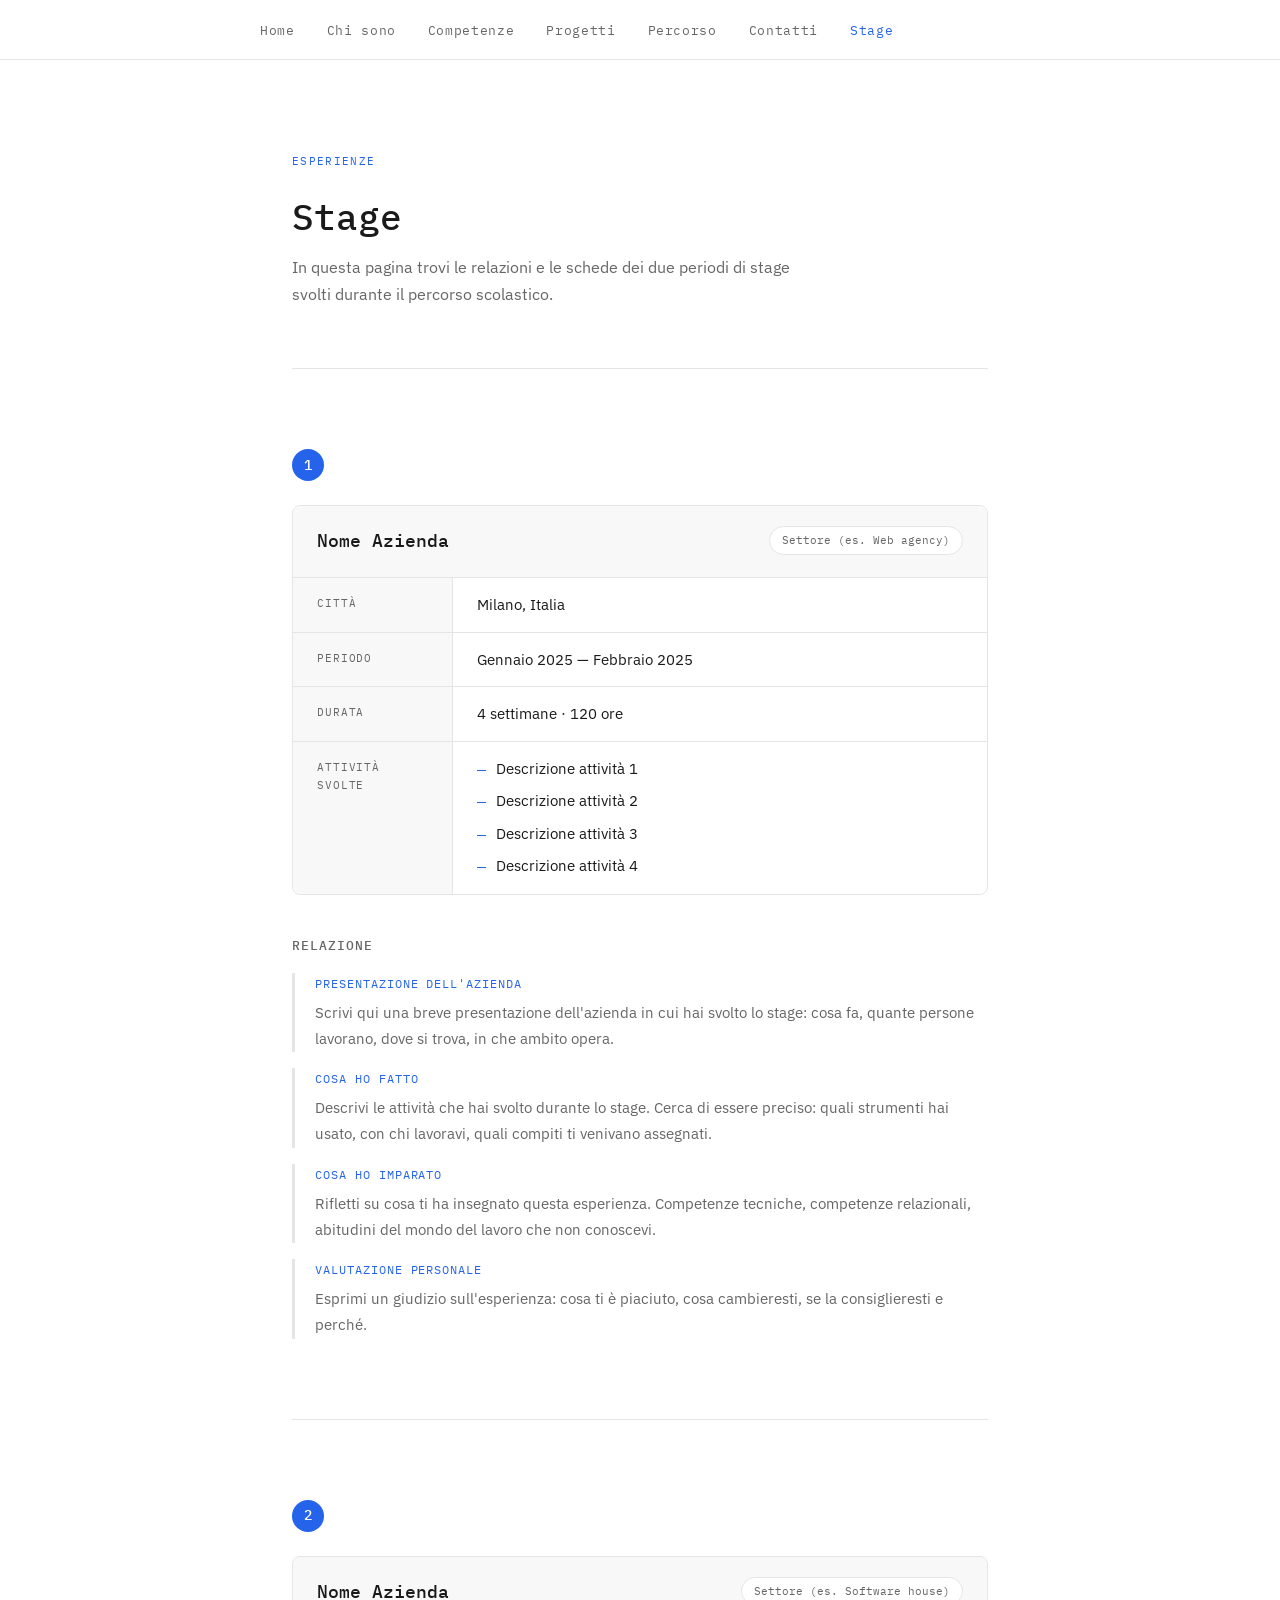
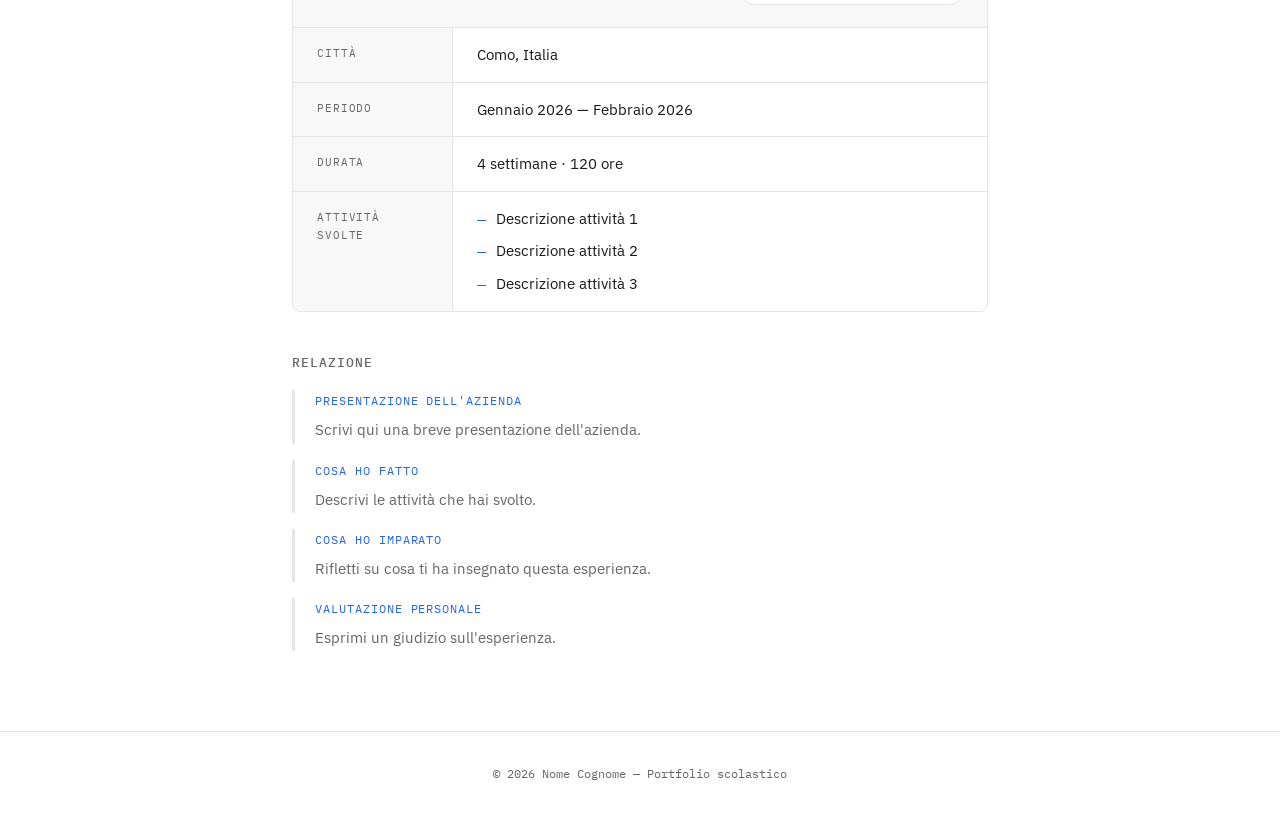
==== stage.html @ 1990f5d3 "Add files via upload" ====
<!DOCTYPE html>
<html lang="it">
<head>
  <meta charset="UTF-8" />
  <meta name="viewport" content="width=device-width, initial-scale=1.0"/>

  <!-- ✏️ MODIFICA: cambia il titolo con il tuo nome -->
  <title>Nome Cognome — Stage</title>

  <link rel="preconnect" href="https://fonts.googleapis.com">
  <link href="https://fonts.googleapis.com/css2?family=IBM+Plex+Sans:wght@300;400;500&family=IBM+Plex+Mono:wght@400;500&display=swap" rel="stylesheet">

  <style>
    /* =============================================
       VARIABILI — stesse del portfolio principale
       ============================================= */
    :root {
      --colore-sfondo:     #ffffff;
      --colore-testo:      #1a1a1a;
      --colore-testo-muto: #666666;
      --colore-accento:    #2563eb;   /* ✏️ stesso colore del portfolio */
      --colore-bordo:      #e5e5e5;
      --colore-card:       #f8f8f8;

      --font-titoli: 'IBM Plex Mono', monospace;
      --font-testo:  'IBM Plex Sans', sans-serif;

      --larghezza-max: 760px;
      --raggio:        8px;
    }

    *, *::before, *::after { box-sizing: border-box; margin: 0; padding: 0; }
    html { scroll-behavior: smooth; }

    body {
      background-color: var(--colore-sfondo);
      color: var(--colore-testo);
      font-family: var(--font-testo);
      font-size: 16px;
      line-height: 1.7;
    }

    /* =============================================
       NAVIGAZIONE — uguale al portfolio
       ============================================= */
    nav {
      position: sticky;
      top: 0;
      background-color: var(--colore-sfondo);
      border-bottom: 1px solid var(--colore-bordo);
      z-index: 100;
      padding: 0 32px;
    }

    nav ul {
      list-style: none;
      display: flex;
      gap: 32px;
      max-width: var(--larghezza-max);
      margin: 0 auto;
      padding: 16px 0;
    }

    nav a {
      text-decoration: none;
      color: var(--colore-testo-muto);
      font-size: 13px;
      font-family: var(--font-titoli);
      letter-spacing: 0.05em;
      transition: color 0.2s;
    }

    nav a:hover,
    nav a.attivo {
      color: var(--colore-accento);
    }

    /* =============================================
       LAYOUT
       ============================================= */
    main {
      max-width: var(--larghezza-max);
      margin: 0 auto;
      padding: 0 32px;
    }

    section {
      padding: 80px 0;
      border-bottom: 1px solid var(--colore-bordo);
    }

    section:last-child {
      border-bottom: none;
    }

    /* =============================================
       TIPOGRAFIA
       ============================================= */
    .etichetta {
      font-family: var(--font-titoli);
      font-size: 11px;
      letter-spacing: 0.12em;
      text-transform: uppercase;
      color: var(--colore-accento);
      margin-bottom: 24px;
    }

    h1 {
      font-family: var(--font-titoli);
      font-size: clamp(24px, 4vw, 36px);
      font-weight: 500;
      line-height: 1.2;
      margin-bottom: 16px;
    }

    h2 {
      font-family: var(--font-titoli);
      font-size: 20px;
      font-weight: 500;
    }

    h3 {
      font-family: var(--font-titoli);
      font-size: 13px;
      font-weight: 500;
      text-transform: uppercase;
      letter-spacing: 0.08em;
      color: var(--colore-testo-muto);
      margin-bottom: 8px;
    }

    p {
      color: var(--colore-testo-muto);
    }

    /* =============================================
       INTESTAZIONE PAGINA
       ============================================= */
    #intro {
      padding: 80px 0 60px;
    }

    #intro p {
      margin-top: 12px;
      max-width: 520px;
    }

    /* numerazione stage -->*/
    .numero-stage {
      display: inline-flex;
      align-items: center;
      justify-content: center;
      width: 32px;
      height: 32px;
      border-radius: 50%;
      background: var(--colore-accento);
      color: #fff;
      font-family: var(--font-titoli);
      font-size: 14px;
      font-weight: 500;
      margin-bottom: 24px;
    }

    /* =============================================
       SCHEDA AZIENDA
       ============================================= */
    .scheda-azienda {
      border: 1px solid var(--colore-bordo);
      border-radius: var(--raggio);
      overflow: hidden;
      margin-bottom: 40px;
    }

    .scheda-header {
      background: var(--colore-card);
      border-bottom: 1px solid var(--colore-bordo);
      padding: 20px 24px;
      display: flex;
      align-items: flex-start;
      justify-content: space-between;
      gap: 16px;
      flex-wrap: wrap;
    }

    .scheda-header h2 {
      font-size: 18px;
    }

    .scheda-header .settore-badge {
      font-family: var(--font-titoli);
      font-size: 11px;
      padding: 4px 12px;
      border: 1px solid var(--colore-bordo);
      border-radius: 100px;
      color: var(--colore-testo-muto);
      background: var(--colore-sfondo);
      white-space: nowrap;
    }

    .scheda-corpo {
      padding: 0;
    }

    .scheda-riga {
      display: grid;
      grid-template-columns: 160px 1fr;
      border-bottom: 1px solid var(--colore-bordo);
    }

    .scheda-riga:last-child {
      border-bottom: none;
    }

    .scheda-label {
      font-family: var(--font-titoli);
      font-size: 11px;
      text-transform: uppercase;
      letter-spacing: 0.08em;
      color: var(--colore-testo-muto);
      padding: 14px 24px;
      background: var(--colore-card);
      border-right: 1px solid var(--colore-bordo);
      display: flex;
      align-items: flex-start;
      padding-top: 16px;
    }

    .scheda-valore {
      padding: 14px 24px;
      font-size: 15px;
      color: var(--colore-testo);
    }

    /* lista attività dentro la scheda */
    .attivita-lista {
      list-style: none;
      display: flex;
      flex-direction: column;
      gap: 6px;
      padding: 14px 24px;
    }

    .attivita-lista li {
      font-size: 15px;
      color: var(--colore-testo);
      display: flex;
      gap: 10px;
      align-items: flex-start;
    }

    .attivita-lista li::before {
      content: '—';
      color: var(--colore-accento);
      font-family: var(--font-titoli);
      flex-shrink: 0;
      margin-top: 1px;
    }

    /* =============================================
       RELAZIONE
       ============================================= */
    .relazione-contenitore {
      margin-top: 8px;
    }

    .relazione-contenitore h3 {
      margin-bottom: 16px;
    }

    /* paragrafi della relazione */
    .relazione-testo {
      display: flex;
      flex-direction: column;
      gap: 16px;
    }

    .relazione-paragrafo {
      border-left: 3px solid var(--colore-bordo);
      padding-left: 20px;
    }

    .relazione-paragrafo .para-titolo {
      font-family: var(--font-titoli);
      font-size: 12px;
      text-transform: uppercase;
      letter-spacing: 0.08em;
      color: var(--colore-accento);
      margin-bottom: 6px;
    }

    .relazione-paragrafo p {
      font-size: 15px;
      line-height: 1.75;
      /* ✏️ il testo della relazione va qui */
    }

    /* =============================================
       SEPARATORE TRA I DUE STAGE
       ============================================= */
    .separatore {
      border: none;
      border-top: 1px dashed var(--colore-bordo);
      margin: 0;
    }

    /* =============================================
       FOOTER
       ============================================= */
    footer {
      border-top: 1px solid var(--colore-bordo);
      padding: 32px;
      text-align: center;
      font-family: var(--font-titoli);
      font-size: 12px;
      color: var(--colore-testo-muto);
    }

    /* =============================================
       RESPONSIVE
       ============================================= */
    @media (max-width: 600px) {
      main  { padding: 0 20px; }
      nav   { padding: 0 20px; }
      .scheda-riga { grid-template-columns: 1fr; }
      .scheda-label { border-right: none; border-bottom: 1px solid var(--colore-bordo); }
      .scheda-header { flex-direction: column; gap: 8px; }
    }
  </style>
</head>

<body>

  <!-- NAVIGAZIONE -->
  <nav>
    <ul>
      <!-- ✏️ MODIFICA: stessi link del tuo portfolio -->
      <li><a href="./index.html">Home</a></li>
      <li><a href="index.html#chi-sono">Chi sono</a></li>
      <li><a href="./index.html#competenze">Competenze</a></li>
      <li><a href="./index.html#progetti">Progetti</a></li>
      <li><a href="./index.html#percorso">Percorso</a></li>
      <li><a href="./index.html#contatti">Contatti</a></li>
      <li><a href="./stage.html" class="attivo">Stage</a></li>
    </ul>
  </nav>

  <main>

    <!-- INTESTAZIONE -->
    <section id="intro">
      <p class="etichetta">Esperienze</p>
      <h1>Stage</h1>
      <p>
        In questa pagina trovi le relazioni e le schede dei due periodi
        di stage svolti durante il percorso scolastico.
      </p>
    </section>


    <!-- ==========================================
         STAGE 1
         ========================================== -->
    <section id="stage-1">

      <div class="numero-stage">1</div>

      <!-- SCHEDA AZIENDA -->
      <div class="scheda-azienda">

        <div class="scheda-header">
          <!-- ✏️ MODIFICA: nome azienda e settore -->
          <h2>Nome Azienda</h2>
          <span class="settore-badge">Settore (es. Web agency)</span>
        </div>

        <div class="scheda-corpo">

          <div class="scheda-riga">
            <span class="scheda-label">Città</span>
            <!-- ✏️ MODIFICA -->
            <span class="scheda-valore">Milano, Italia</span>
          </div>

          <div class="scheda-riga">
            <span class="scheda-label">Periodo</span>
            <!-- ✏️ MODIFICA: quando hai fatto lo stage -->
            <span class="scheda-valore">Gennaio 2025 — Febbraio 2025</span>
          </div>

          <div class="scheda-riga">
            <span class="scheda-label">Durata</span>
            <!-- ✏️ MODIFICA -->
            <span class="scheda-valore">4 settimane · 120 ore</span>
          </div>

          <div class="scheda-riga">
            <span class="scheda-label">Attività svolte</span>
            <!-- ✏️ MODIFICA: aggiungi / rimuovi voci -->
            <ul class="attivita-lista">
              <li>Descrizione attività 1</li>
              <li>Descrizione attività 2</li>
              <li>Descrizione attività 3</li>
              <li>Descrizione attività 4</li>
            </ul>
          </div>

        </div>
      </div>

      <!-- RELAZIONE -->
      <div class="relazione-contenitore">
        <h3>Relazione</h3>

        <div class="relazione-testo">

          <!-- ✏️ Ogni blocco è un paragrafo della relazione.
               Puoi cambiare i titoli e scrivere il tuo testo dentro i tag <p>.
               Puoi aggiungere altri paragrafi copiando il blocco sotto. -->

          <div class="relazione-paragrafo">
            <p class="para-titolo">Presentazione dell'azienda</p>
            <p>
              Scrivi qui una breve presentazione dell'azienda in cui hai svolto
              lo stage: cosa fa, quante persone lavorano, dove si trova,
              in che ambito opera.
            </p>
          </div>

          <div class="relazione-paragrafo">
            <p class="para-titolo">Cosa ho fatto</p>
            <p>
              Descrivi le attività che hai svolto durante lo stage.
              Cerca di essere preciso: quali strumenti hai usato,
              con chi lavoravi, quali compiti ti venivano assegnati.
            </p>
          </div>

          <div class="relazione-paragrafo">
            <p class="para-titolo">Cosa ho imparato</p>
            <p>
              Rifletti su cosa ti ha insegnato questa esperienza.
              Competenze tecniche, competenze relazionali, abitudini
              del mondo del lavoro che non conoscevi.
            </p>
          </div>

          <div class="relazione-paragrafo">
            <p class="para-titolo">Valutazione personale</p>
            <p>
              Esprimi un giudizio sull'esperienza: cosa ti è piaciuto,
              cosa cambieresti, se la consiglieresti e perché.
            </p>
          </div>

        </div>
      </div>

    </section>


    <!-- ==========================================
         STAGE 2
         ========================================== -->
    <section id="stage-2">

      <div class="numero-stage">2</div>

      <!-- SCHEDA AZIENDA -->
      <div class="scheda-azienda">

        <div class="scheda-header">
          <!-- ✏️ MODIFICA: nome azienda e settore -->
          <h2>Nome Azienda</h2>
          <span class="settore-badge">Settore (es. Software house)</span>
        </div>

        <div class="scheda-corpo">

          <div class="scheda-riga">
            <span class="scheda-label">Città</span>
            <span class="scheda-valore">Como, Italia</span>
          </div>

          <div class="scheda-riga">
            <span class="scheda-label">Periodo</span>
            <span class="scheda-valore">Gennaio 2026 — Febbraio 2026</span>
          </div>

          <div class="scheda-riga">
            <span class="scheda-label">Durata</span>
            <span class="scheda-valore">4 settimane · 120 ore</span>
          </div>

          <div class="scheda-riga">
            <span class="scheda-label">Attività svolte</span>
            <ul class="attivita-lista">
              <li>Descrizione attività 1</li>
              <li>Descrizione attività 2</li>
              <li>Descrizione attività 3</li>
            </ul>
          </div>

        </div>
      </div>

      <!-- RELAZIONE -->
      <div class="relazione-contenitore">
        <h3>Relazione</h3>

        <div class="relazione-testo">

          <div class="relazione-paragrafo">
            <p class="para-titolo">Presentazione dell'azienda</p>
            <p>
              Scrivi qui una breve presentazione dell'azienda.
            </p>
          </div>

          <div class="relazione-paragrafo">
            <p class="para-titolo">Cosa ho fatto</p>
            <p>
              Descrivi le attività che hai svolto.
            </p>
          </div>

          <div class="relazione-paragrafo">
            <p class="para-titolo">Cosa ho imparato</p>
            <p>
              Rifletti su cosa ti ha insegnato questa esperienza.
            </p>
          </div>

          <div class="relazione-paragrafo">
            <p class="para-titolo">Valutazione personale</p>
            <p>
              Esprimi un giudizio sull'esperienza.
            </p>
          </div>

        </div>
      </div>

    </section>

  </main>

  <footer>
    <!-- ✏️ MODIFICA: il tuo nome -->
    © 2026 Nome Cognome — Portfolio scolastico
  </footer>

</body>
</html>
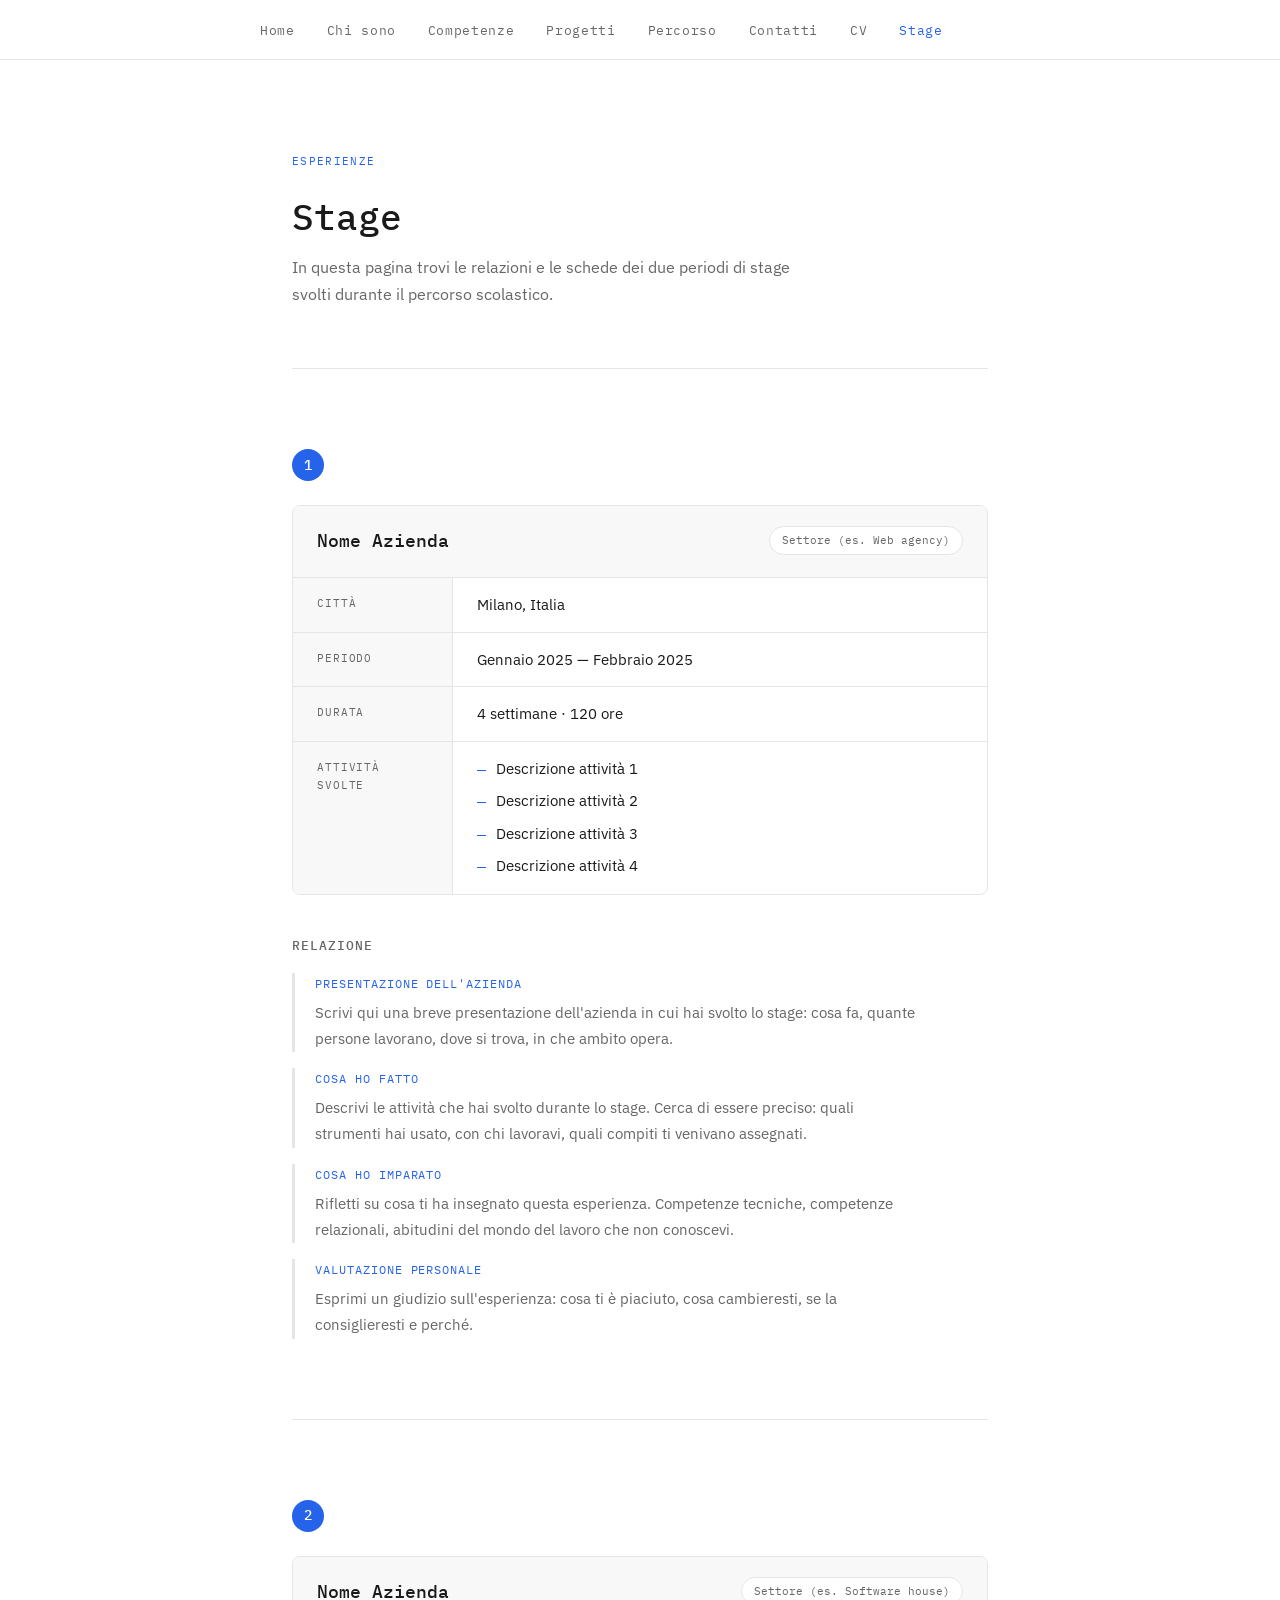
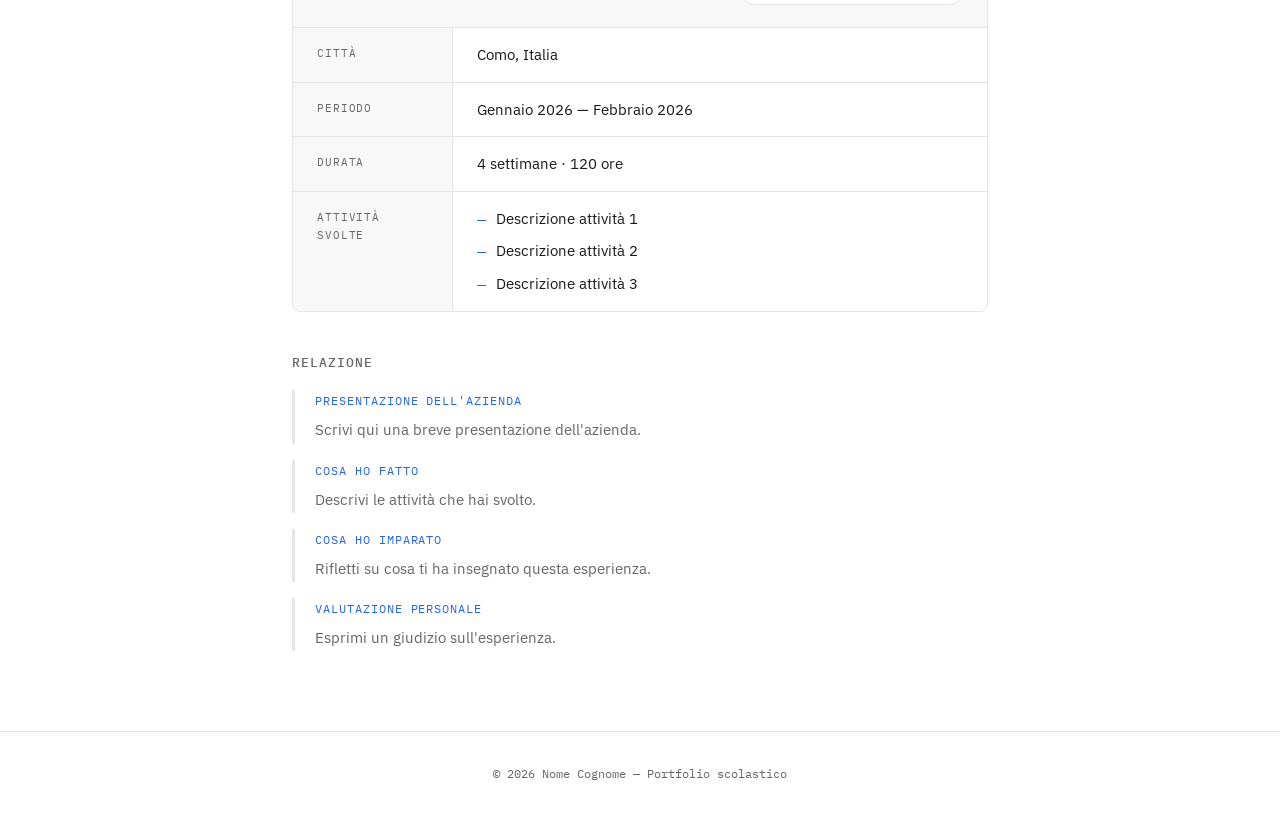
==== commit 51787b31: "a" ====
--- a/stage.html
+++ b/stage.html
@@ -9,326 +9,10 @@
 
   <link rel="preconnect" href="https://fonts.googleapis.com">
   <link href="https://fonts.googleapis.com/css2?family=IBM+Plex+Sans:wght@300;400;500&family=IBM+Plex+Mono:wght@400;500&display=swap" rel="stylesheet">
-
-  <style>
-    /* =============================================
-       VARIABILI — stesse del portfolio principale
-       ============================================= */
-    :root {
-      --colore-sfondo:     #ffffff;
-      --colore-testo:      #1a1a1a;
-      --colore-testo-muto: #666666;
-      --colore-accento:    #2563eb;   /* ✏️ stesso colore del portfolio */
-      --colore-bordo:      #e5e5e5;
-      --colore-card:       #f8f8f8;
-
-      --font-titoli: 'IBM Plex Mono', monospace;
-      --font-testo:  'IBM Plex Sans', sans-serif;
-
-      --larghezza-max: 760px;
-      --raggio:        8px;
-    }
-
-    *, *::before, *::after { box-sizing: border-box; margin: 0; padding: 0; }
-    html { scroll-behavior: smooth; }
-
-    body {
-      background-color: var(--colore-sfondo);
-      color: var(--colore-testo);
-      font-family: var(--font-testo);
-      font-size: 16px;
-      line-height: 1.7;
-    }
-
-    /* =============================================
-       NAVIGAZIONE — uguale al portfolio
-       ============================================= */
-    nav {
-      position: sticky;
-      top: 0;
-      background-color: var(--colore-sfondo);
-      border-bottom: 1px solid var(--colore-bordo);
-      z-index: 100;
-      padding: 0 32px;
-    }
-
-    nav ul {
-      list-style: none;
-      display: flex;
-      gap: 32px;
-      max-width: var(--larghezza-max);
-      margin: 0 auto;
-      padding: 16px 0;
-    }
-
-    nav a {
-      text-decoration: none;
-      color: var(--colore-testo-muto);
-      font-size: 13px;
-      font-family: var(--font-titoli);
-      letter-spacing: 0.05em;
-      transition: color 0.2s;
-    }
-
-    nav a:hover,
-    nav a.attivo {
-      color: var(--colore-accento);
-    }
-
-    /* =============================================
-       LAYOUT
-       ============================================= */
-    main {
-      max-width: var(--larghezza-max);
-      margin: 0 auto;
-      padding: 0 32px;
-    }
-
-    section {
-      padding: 80px 0;
-      border-bottom: 1px solid var(--colore-bordo);
-    }
-
-    section:last-child {
-      border-bottom: none;
-    }
-
-    /* =============================================
-       TIPOGRAFIA
-       ============================================= */
-    .etichetta {
-      font-family: var(--font-titoli);
-      font-size: 11px;
-      letter-spacing: 0.12em;
-      text-transform: uppercase;
-      color: var(--colore-accento);
-      margin-bottom: 24px;
-    }
-
-    h1 {
-      font-family: var(--font-titoli);
-      font-size: clamp(24px, 4vw, 36px);
-      font-weight: 500;
-      line-height: 1.2;
-      margin-bottom: 16px;
-    }
-
-    h2 {
-      font-family: var(--font-titoli);
-      font-size: 20px;
-      font-weight: 500;
-    }
-
-    h3 {
-      font-family: var(--font-titoli);
-      font-size: 13px;
-      font-weight: 500;
-      text-transform: uppercase;
-      letter-spacing: 0.08em;
-      color: var(--colore-testo-muto);
-      margin-bottom: 8px;
-    }
-
-    p {
-      color: var(--colore-testo-muto);
-    }
-
-    /* =============================================
-       INTESTAZIONE PAGINA
-       ============================================= */
-    #intro {
-      padding: 80px 0 60px;
-    }
-
-    #intro p {
-      margin-top: 12px;
-      max-width: 520px;
-    }
-
-    /* numerazione stage -->*/
-    .numero-stage {
-      display: inline-flex;
-      align-items: center;
-      justify-content: center;
-      width: 32px;
-      height: 32px;
-      border-radius: 50%;
-      background: var(--colore-accento);
-      color: #fff;
-      font-family: var(--font-titoli);
-      font-size: 14px;
-      font-weight: 500;
-      margin-bottom: 24px;
-    }
-
-    /* =============================================
-       SCHEDA AZIENDA
-       ============================================= */
-    .scheda-azienda {
-      border: 1px solid var(--colore-bordo);
-      border-radius: var(--raggio);
-      overflow: hidden;
-      margin-bottom: 40px;
-    }
-
-    .scheda-header {
-      background: var(--colore-card);
-      border-bottom: 1px solid var(--colore-bordo);
-      padding: 20px 24px;
-      display: flex;
-      align-items: flex-start;
-      justify-content: space-between;
-      gap: 16px;
-      flex-wrap: wrap;
-    }
-
-    .scheda-header h2 {
-      font-size: 18px;
-    }
-
-    .scheda-header .settore-badge {
-      font-family: var(--font-titoli);
-      font-size: 11px;
-      padding: 4px 12px;
-      border: 1px solid var(--colore-bordo);
-      border-radius: 100px;
-      color: var(--colore-testo-muto);
-      background: var(--colore-sfondo);
-      white-space: nowrap;
-    }
-
-    .scheda-corpo {
-      padding: 0;
-    }
-
-    .scheda-riga {
-      display: grid;
-      grid-template-columns: 160px 1fr;
-      border-bottom: 1px solid var(--colore-bordo);
-    }
-
-    .scheda-riga:last-child {
-      border-bottom: none;
-    }
-
-    .scheda-label {
-      font-family: var(--font-titoli);
-      font-size: 11px;
-      text-transform: uppercase;
-      letter-spacing: 0.08em;
-      color: var(--colore-testo-muto);
-      padding: 14px 24px;
-      background: var(--colore-card);
-      border-right: 1px solid var(--colore-bordo);
-      display: flex;
-      align-items: flex-start;
-      padding-top: 16px;
-    }
-
-    .scheda-valore {
-      padding: 14px 24px;
-      font-size: 15px;
-      color: var(--colore-testo);
-    }
-
-    /* lista attività dentro la scheda */
-    .attivita-lista {
-      list-style: none;
-      display: flex;
-      flex-direction: column;
-      gap: 6px;
-      padding: 14px 24px;
-    }
-
-    .attivita-lista li {
-      font-size: 15px;
-      color: var(--colore-testo);
-      display: flex;
-      gap: 10px;
-      align-items: flex-start;
-    }
-
-    .attivita-lista li::before {
-      content: '—';
-      color: var(--colore-accento);
-      font-family: var(--font-titoli);
-      flex-shrink: 0;
-      margin-top: 1px;
-    }
-
-    /* =============================================
-       RELAZIONE
-       ============================================= */
-    .relazione-contenitore {
-      margin-top: 8px;
-    }
-
-    .relazione-contenitore h3 {
-      margin-bottom: 16px;
-    }
-
-    /* paragrafi della relazione */
-    .relazione-testo {
-      display: flex;
-      flex-direction: column;
-      gap: 16px;
-    }
-
-    .relazione-paragrafo {
-      border-left: 3px solid var(--colore-bordo);
-      padding-left: 20px;
-    }
-
-    .relazione-paragrafo .para-titolo {
-      font-family: var(--font-titoli);
-      font-size: 12px;
-      text-transform: uppercase;
-      letter-spacing: 0.08em;
-      color: var(--colore-accento);
-      margin-bottom: 6px;
-    }
-
-    .relazione-paragrafo p {
-      font-size: 15px;
-      line-height: 1.75;
-      /* ✏️ il testo della relazione va qui */
-    }
-
-    /* =============================================
-       SEPARATORE TRA I DUE STAGE
-       ============================================= */
-    .separatore {
-      border: none;
-      border-top: 1px dashed var(--colore-bordo);
-      margin: 0;
-    }
-
-    /* =============================================
-       FOOTER
-       ============================================= */
-    footer {
-      border-top: 1px solid var(--colore-bordo);
-      padding: 32px;
-      text-align: center;
-      font-family: var(--font-titoli);
-      font-size: 12px;
-      color: var(--colore-testo-muto);
-    }
-
-    /* =============================================
-       RESPONSIVE
-       ============================================= */
-    @media (max-width: 600px) {
-      main  { padding: 0 20px; }
-      nav   { padding: 0 20px; }
-      .scheda-riga { grid-template-columns: 1fr; }
-      .scheda-label { border-right: none; border-bottom: 1px solid var(--colore-bordo); }
-      .scheda-header { flex-direction: column; gap: 8px; }
-    }
-  </style>
+  <link rel="stylesheet" href="style.css">
 </head>
 
-<body>
+<body class="pagina-stage">
 
   <!-- NAVIGAZIONE -->
   <nav>
@@ -340,6 +24,7 @@
       <li><a href="./index.html#progetti">Progetti</a></li>
       <li><a href="./index.html#percorso">Percorso</a></li>
       <li><a href="./index.html#contatti">Contatti</a></li>
+      <li><a href="./index.html#cv">CV</a></li>
       <li><a href="./stage.html" class="attivo">Stage</a></li>
     </ul>
   </nav>
--- a/style.css
+++ b/style.css
@@ -0,0 +1,714 @@
+/* =============================================
+   VARIABILI — modifica qui i colori del sito
+   Cambiarle qui le cambia su TUTTE le pagine
+   ============================================= */
+:root {
+  --colore-sfondo:     #ffffff;
+  --colore-testo:      #1a1a1a;
+  --colore-testo-muto: #666666;
+  --colore-accento:    #2563eb;   /* ✏️ cambia questo colore con il tuo preferito */
+  --colore-bordo:      #e5e5e5;
+  --colore-card:       #f8f8f8;
+
+  --font-titoli: 'IBM Plex Mono', monospace;
+  --font-testo:  'IBM Plex Sans', sans-serif;
+
+  --larghezza-max: 760px;
+  --raggio:        8px;
+}
+
+/* =============================================
+   RESET E BASE
+   ============================================= */
+*, *::before, *::after {
+  box-sizing: border-box;
+  margin: 0;
+  padding: 0;
+}
+
+html {
+  scroll-behavior: smooth;
+}
+
+body {
+  background-color: var(--colore-sfondo);
+  color: var(--colore-testo);
+  font-family: var(--font-testo);
+  font-size: 16px;
+  line-height: 1.7;
+}
+
+/* =============================================
+   NAVIGAZIONE
+   ============================================= */
+nav {
+  position: sticky;
+  top: 0;
+  background-color: var(--colore-sfondo);
+  border-bottom: 1px solid var(--colore-bordo);
+  z-index: 100;
+  padding: 0 32px;
+}
+
+nav ul {
+  list-style: none;
+  display: flex;
+  gap: 32px;
+  max-width: var(--larghezza-max);
+  margin: 0 auto;
+  padding: 16px 0;
+}
+
+nav a {
+  text-decoration: none;
+  color: var(--colore-testo-muto);
+  font-size: 13px;
+  font-family: var(--font-titoli);
+  letter-spacing: 0.05em;
+  transition: color 0.2s;
+}
+
+nav a:hover,
+nav a.attivo {
+  color: var(--colore-accento);
+}
+
+/* =============================================
+   LAYOUT PRINCIPALE
+   ============================================= */
+main {
+  max-width: var(--larghezza-max);
+  margin: 0 auto;
+  padding: 0 32px;
+}
+
+section {
+  padding: 80px 0;
+  border-bottom: 1px solid var(--colore-bordo);
+}
+
+section:last-child {
+  border-bottom: none;
+}
+
+/* =============================================
+   TIPOGRAFIA
+   ============================================= */
+.etichetta {
+  font-family: var(--font-titoli);
+  font-size: 11px;
+  letter-spacing: 0.12em;
+  text-transform: uppercase;
+  color: var(--colore-accento);
+  margin-bottom: 24px;
+}
+
+h1 {
+  font-family: var(--font-titoli);
+  font-size: clamp(28px, 5vw, 42px);
+  font-weight: 500;
+  line-height: 1.2;
+  margin-bottom: 16px;
+}
+
+/* h1 nella pagina stage è leggermente più piccolo */
+.pagina-stage h1 {
+  font-size: clamp(24px, 4vw, 36px);
+}
+
+h2 {
+  font-family: var(--font-titoli);
+  font-size: 22px;
+  font-weight: 500;
+  margin-bottom: 8px;
+}
+
+h3 {
+  font-family: var(--font-titoli);
+  font-size: 15px;
+  font-weight: 500;
+  margin-bottom: 6px;
+}
+
+p {
+  color: var(--colore-testo-muto);
+  max-width: 600px;
+}
+
+a {
+  color: var(--colore-accento);
+}
+
+/* =============================================
+   SEZIONE HERO (intestazione — solo index)
+   ============================================= */
+#hero {
+  padding: 100px 0 80px;
+}
+
+#hero .sottotitolo {
+  font-size: 18px;
+  color: var(--colore-testo-muto);
+  margin-bottom: 32px;
+  max-width: 520px;
+}
+
+.tag-list {
+  display: flex;
+  flex-wrap: wrap;
+  gap: 8px;
+  margin-top: 24px;
+}
+
+.tag {
+  font-family: var(--font-titoli);
+  font-size: 12px;
+  padding: 4px 12px;
+  border: 1px solid var(--colore-bordo);
+  border-radius: 100px;
+  color: var(--colore-testo-muto);
+}
+
+/* =============================================
+   SEZIONE CHI SONO — griglia 2 colonne
+   ============================================= */
+.griglia-2col {
+  display: grid;
+  grid-template-columns: 1fr 1fr;
+  gap: 40px;
+  margin-top: 32px;
+}
+
+.info-riga {
+  display: flex;
+  flex-direction: column;
+  gap: 4px;
+  padding: 16px 0;
+  border-bottom: 1px solid var(--colore-bordo);
+}
+
+.info-riga span:first-child {
+  font-family: var(--font-titoli);
+  font-size: 11px;
+  text-transform: uppercase;
+  letter-spacing: 0.08em;
+  color: var(--colore-testo-muto);
+}
+
+.info-riga span:last-child {
+  font-size: 15px;
+  color: var(--colore-testo);
+}
+
+/* =============================================
+   SEZIONE COMPETENZE
+   ============================================= */
+.competenze-griglia {
+  display: grid;
+  grid-template-columns: repeat(auto-fill, minmax(200px, 1fr));
+  gap: 16px;
+  margin-top: 32px;
+}
+
+.competenza-card {
+  background: var(--colore-card);
+  border: 1px solid var(--colore-bordo);
+  border-radius: var(--raggio);
+  padding: 20px;
+}
+
+.competenza-card h3 {
+  font-size: 13px;
+  margin-bottom: 12px;
+  color: var(--colore-testo);
+}
+
+.barra-contenitore {
+  background: var(--colore-bordo);
+  border-radius: 4px;
+  height: 4px;
+  overflow: hidden;
+}
+
+.barra {
+  height: 100%;
+  background: var(--colore-accento);
+  border-radius: 4px;
+}
+
+.livello-label {
+  font-family: var(--font-titoli);
+  font-size: 10px;
+  color: var(--colore-testo-muto);
+  margin-top: 6px;
+}
+
+/* =============================================
+   SEZIONE PROGETTI
+   ============================================= */
+.progetti-lista {
+  display: flex;
+  flex-direction: column;
+  gap: 24px;
+  margin-top: 32px;
+}
+
+.progetto-card {
+  border: 1px solid var(--colore-bordo);
+  border-radius: var(--raggio);
+  overflow: hidden;
+  transition: border-color 0.2s;
+}
+
+.progetto-card:hover {
+  border-color: var(--colore-accento);
+}
+
+.progetto-immagine {
+  width: 100%;
+  height: 180px;
+  background: var(--colore-card);
+  display: flex;
+  align-items: center;
+  justify-content: center;
+  font-family: var(--font-titoli);
+  font-size: 12px;
+  color: var(--colore-testo-muto);
+  /* ✏️ puoi sostituire il colore di sfondo con un'immagine:
+     background: url('immagine-progetto.jpg') center/cover; */
+}
+
+.progetto-corpo {
+  padding: 24px;
+}
+
+.progetto-meta {
+  display: flex;
+  gap: 12px;
+  margin-top: 12px;
+  flex-wrap: wrap;
+}
+
+.badge {
+  font-family: var(--font-titoli);
+  font-size: 11px;
+  padding: 3px 10px;
+  border-radius: 4px;
+  background: var(--colore-card);
+  border: 1px solid var(--colore-bordo);
+  color: var(--colore-testo-muto);
+}
+
+.progetto-link {
+  display: inline-block;
+  margin-top: 16px;
+  font-family: var(--font-titoli);
+  font-size: 12px;
+  color: var(--colore-accento);
+  text-decoration: none;
+}
+
+.progetto-link:hover {
+  text-decoration: underline;
+}
+
+/* =============================================
+   SEZIONE PERCORSO — timeline
+   ============================================= */
+.timeline {
+  margin-top: 32px;
+  display: flex;
+  flex-direction: column;
+  gap: 0;
+}
+
+.timeline-item {
+  display: grid;
+  grid-template-columns: 100px 1fr;
+  gap: 24px;
+  padding-bottom: 32px;
+  position: relative;
+}
+
+.timeline-item::before {
+  content: '';
+  position: absolute;
+  left: 91px;
+  top: 6px;
+  bottom: 0;
+  width: 1px;
+  background: var(--colore-bordo);
+}
+
+.timeline-item:last-child::before {
+  display: none;
+}
+
+.timeline-anno {
+  font-family: var(--font-titoli);
+  font-size: 12px;
+  color: var(--colore-testo-muto);
+  padding-top: 2px;
+  text-align: right;
+}
+
+.timeline-contenuto {
+  padding-left: 20px;
+  position: relative;
+}
+
+.timeline-contenuto::before {
+  content: '';
+  position: absolute;
+  left: -4px;
+  top: 7px;
+  width: 8px;
+  height: 8px;
+  border-radius: 50%;
+  background: var(--colore-accento);
+}
+
+/* =============================================
+   SEZIONE CONTATTI
+   ============================================= */
+.contatti-lista {
+  margin-top: 32px;
+  display: flex;
+  flex-direction: column;
+  gap: 16px;
+}
+
+.contatto-riga {
+  display: flex;
+  align-items: center;
+  gap: 16px;
+  padding: 16px 20px;
+  border: 1px solid var(--colore-bordo);
+  border-radius: var(--raggio);
+  text-decoration: none;
+  color: var(--colore-testo);
+  transition: border-color 0.2s, background 0.2s;
+}
+
+.contatto-riga:hover {
+  border-color: var(--colore-accento);
+  background: var(--colore-card);
+}
+
+.contatto-icona {
+  font-family: var(--font-titoli);
+  font-size: 12px;
+  color: var(--colore-accento);
+  min-width: 80px;
+}
+
+/* =============================================
+   SEZIONE CV
+   ============================================= */
+.cv-download-bar {
+  display: flex;
+  align-items: center;
+  justify-content: space-between;
+  background: var(--colore-card);
+  border: 1px solid var(--colore-bordo);
+  border-radius: var(--raggio);
+  padding: 16px 24px;
+  margin-top: 32px;
+  margin-bottom: 40px;
+  flex-wrap: wrap;
+  gap: 12px;
+}
+
+.cv-download-bar p {
+  font-size: 14px;
+  max-width: none;
+}
+
+.btn-scarica {
+  display: inline-flex;
+  align-items: center;
+  gap: 8px;
+  background: var(--colore-accento);
+  color: #fff;
+  text-decoration: none;
+  font-family: var(--font-titoli);
+  font-size: 12px;
+  letter-spacing: 0.05em;
+  padding: 10px 20px;
+  border-radius: var(--raggio);
+  transition: opacity 0.2s;
+  white-space: nowrap;
+}
+
+.btn-scarica:hover {
+  opacity: 0.85;
+  color: #fff;
+}
+
+.cv-blocco {
+  margin-bottom: 40px;
+}
+
+.cv-blocco-titolo {
+  font-family: var(--font-titoli);
+  font-size: 11px;
+  letter-spacing: 0.12em;
+  text-transform: uppercase;
+  color: var(--colore-accento);
+  border-bottom: 1px solid var(--colore-bordo);
+  padding-bottom: 8px;
+  margin-bottom: 20px;
+}
+
+.cv-riga {
+  display: grid;
+  grid-template-columns: 110px 1fr;
+  gap: 16px 24px;
+  padding: 14px 0;
+  border-bottom: 1px solid var(--colore-bordo);
+  align-items: start;
+}
+
+.cv-riga:last-child {
+  border-bottom: none;
+}
+
+.cv-periodo {
+  font-family: var(--font-titoli);
+  font-size: 11px;
+  color: var(--colore-testo-muto);
+  padding-top: 3px;
+}
+
+.cv-contenuto h3 {
+  font-size: 14px;
+  font-weight: 500;
+  margin-bottom: 2px;
+  color: var(--colore-testo);
+}
+
+.cv-contenuto .cv-luogo {
+  font-size: 13px;
+  color: var(--colore-accento);
+  font-family: var(--font-titoli);
+  margin-bottom: 4px;
+}
+
+.cv-contenuto p {
+  font-size: 13px;
+  color: var(--colore-testo-muto);
+  max-width: none;
+  margin: 0;
+}
+
+.cv-skill-lista {
+  display: flex;
+  flex-wrap: wrap;
+  gap: 8px;
+  padding: 12px 0;
+}
+
+.cv-skill {
+  font-family: var(--font-titoli);
+  font-size: 11px;
+  padding: 4px 12px;
+  border-radius: 4px;
+  background: var(--colore-card);
+  border: 1px solid var(--colore-bordo);
+  color: var(--colore-testo);
+}
+
+/* =============================================
+   PAGINA STAGE — componenti specifici
+   ============================================= */
+
+/* Intestazione pagina stage */
+#intro {
+  padding: 80px 0 60px;
+}
+
+#intro p {
+  margin-top: 12px;
+  max-width: 520px;
+}
+
+/* Numerazione stage (cerchio colorato) */
+.numero-stage {
+  display: inline-flex;
+  align-items: center;
+  justify-content: center;
+  width: 32px;
+  height: 32px;
+  border-radius: 50%;
+  background: var(--colore-accento);
+  color: #fff;
+  font-family: var(--font-titoli);
+  font-size: 14px;
+  font-weight: 500;
+  margin-bottom: 24px;
+}
+
+/* Scheda azienda */
+.scheda-azienda {
+  border: 1px solid var(--colore-bordo);
+  border-radius: var(--raggio);
+  overflow: hidden;
+  margin-bottom: 40px;
+}
+
+.scheda-header {
+  background: var(--colore-card);
+  border-bottom: 1px solid var(--colore-bordo);
+  padding: 20px 24px;
+  display: flex;
+  align-items: flex-start;
+  justify-content: space-between;
+  gap: 16px;
+  flex-wrap: wrap;
+}
+
+.scheda-header h2 {
+  font-size: 18px;
+  margin-bottom: 0;
+}
+
+.scheda-header .settore-badge {
+  font-family: var(--font-titoli);
+  font-size: 11px;
+  padding: 4px 12px;
+  border: 1px solid var(--colore-bordo);
+  border-radius: 100px;
+  color: var(--colore-testo-muto);
+  background: var(--colore-sfondo);
+  white-space: nowrap;
+}
+
+.scheda-corpo {
+  padding: 0;
+}
+
+.scheda-riga {
+  display: grid;
+  grid-template-columns: 160px 1fr;
+  border-bottom: 1px solid var(--colore-bordo);
+}
+
+.scheda-riga:last-child {
+  border-bottom: none;
+}
+
+.scheda-label {
+  font-family: var(--font-titoli);
+  font-size: 11px;
+  text-transform: uppercase;
+  letter-spacing: 0.08em;
+  color: var(--colore-testo-muto);
+  padding: 16px 24px;
+  background: var(--colore-card);
+  border-right: 1px solid var(--colore-bordo);
+  display: flex;
+  align-items: flex-start;
+}
+
+.scheda-valore {
+  padding: 14px 24px;
+  font-size: 15px;
+  color: var(--colore-testo);
+}
+
+/* Lista attività dentro la scheda */
+.attivita-lista {
+  list-style: none;
+  display: flex;
+  flex-direction: column;
+  gap: 6px;
+  padding: 14px 24px;
+}
+
+.attivita-lista li {
+  font-size: 15px;
+  color: var(--colore-testo);
+  display: flex;
+  gap: 10px;
+  align-items: flex-start;
+}
+
+.attivita-lista li::before {
+  content: '—';
+  color: var(--colore-accento);
+  font-family: var(--font-titoli);
+  flex-shrink: 0;
+  margin-top: 1px;
+}
+
+/* Relazione */
+.relazione-contenitore {
+  margin-top: 8px;
+}
+
+.relazione-contenitore h3 {
+  font-size: 13px;
+  font-weight: 500;
+  text-transform: uppercase;
+  letter-spacing: 0.08em;
+  color: var(--colore-testo-muto);
+  margin-bottom: 16px;
+}
+
+.relazione-testo {
+  display: flex;
+  flex-direction: column;
+  gap: 16px;
+}
+
+.relazione-paragrafo {
+  border-left: 3px solid var(--colore-bordo);
+  padding-left: 20px;
+}
+
+.relazione-paragrafo .para-titolo {
+  font-family: var(--font-titoli);
+  font-size: 12px;
+  text-transform: uppercase;
+  letter-spacing: 0.08em;
+  color: var(--colore-accento);
+  margin-bottom: 6px;
+}
+
+.relazione-paragrafo p {
+  font-size: 15px;
+  line-height: 1.75;
+  /* ✏️ il testo della relazione va qui */
+}
+
+/* =============================================
+   FOOTER
+   ============================================= */
+footer {
+  border-top: 1px solid var(--colore-bordo);
+  padding: 32px;
+  text-align: center;
+  font-family: var(--font-titoli);
+  font-size: 12px;
+  color: var(--colore-testo-muto);
+}
+
+/* =============================================
+   RESPONSIVE (schermi piccoli)
+   ============================================= */
+@media (max-width: 600px) {
+  main  { padding: 0 20px; }
+  nav   { padding: 0 20px; }
+
+  /* index */
+  .griglia-2col      { grid-template-columns: 1fr; }
+  .timeline-item     { grid-template-columns: 70px 1fr; }
+  .cv-riga           { grid-template-columns: 1fr; gap: 4px; }
+  .cv-periodo        { padding-top: 0; }
+  .cv-download-bar   { flex-direction: column; align-items: flex-start; }
+
+  /* stage */
+  .scheda-riga       { grid-template-columns: 1fr; }
+  .scheda-label      { border-right: none; border-bottom: 1px solid var(--colore-bordo); }
+  .scheda-header     { flex-direction: column; gap: 8px; }
+}
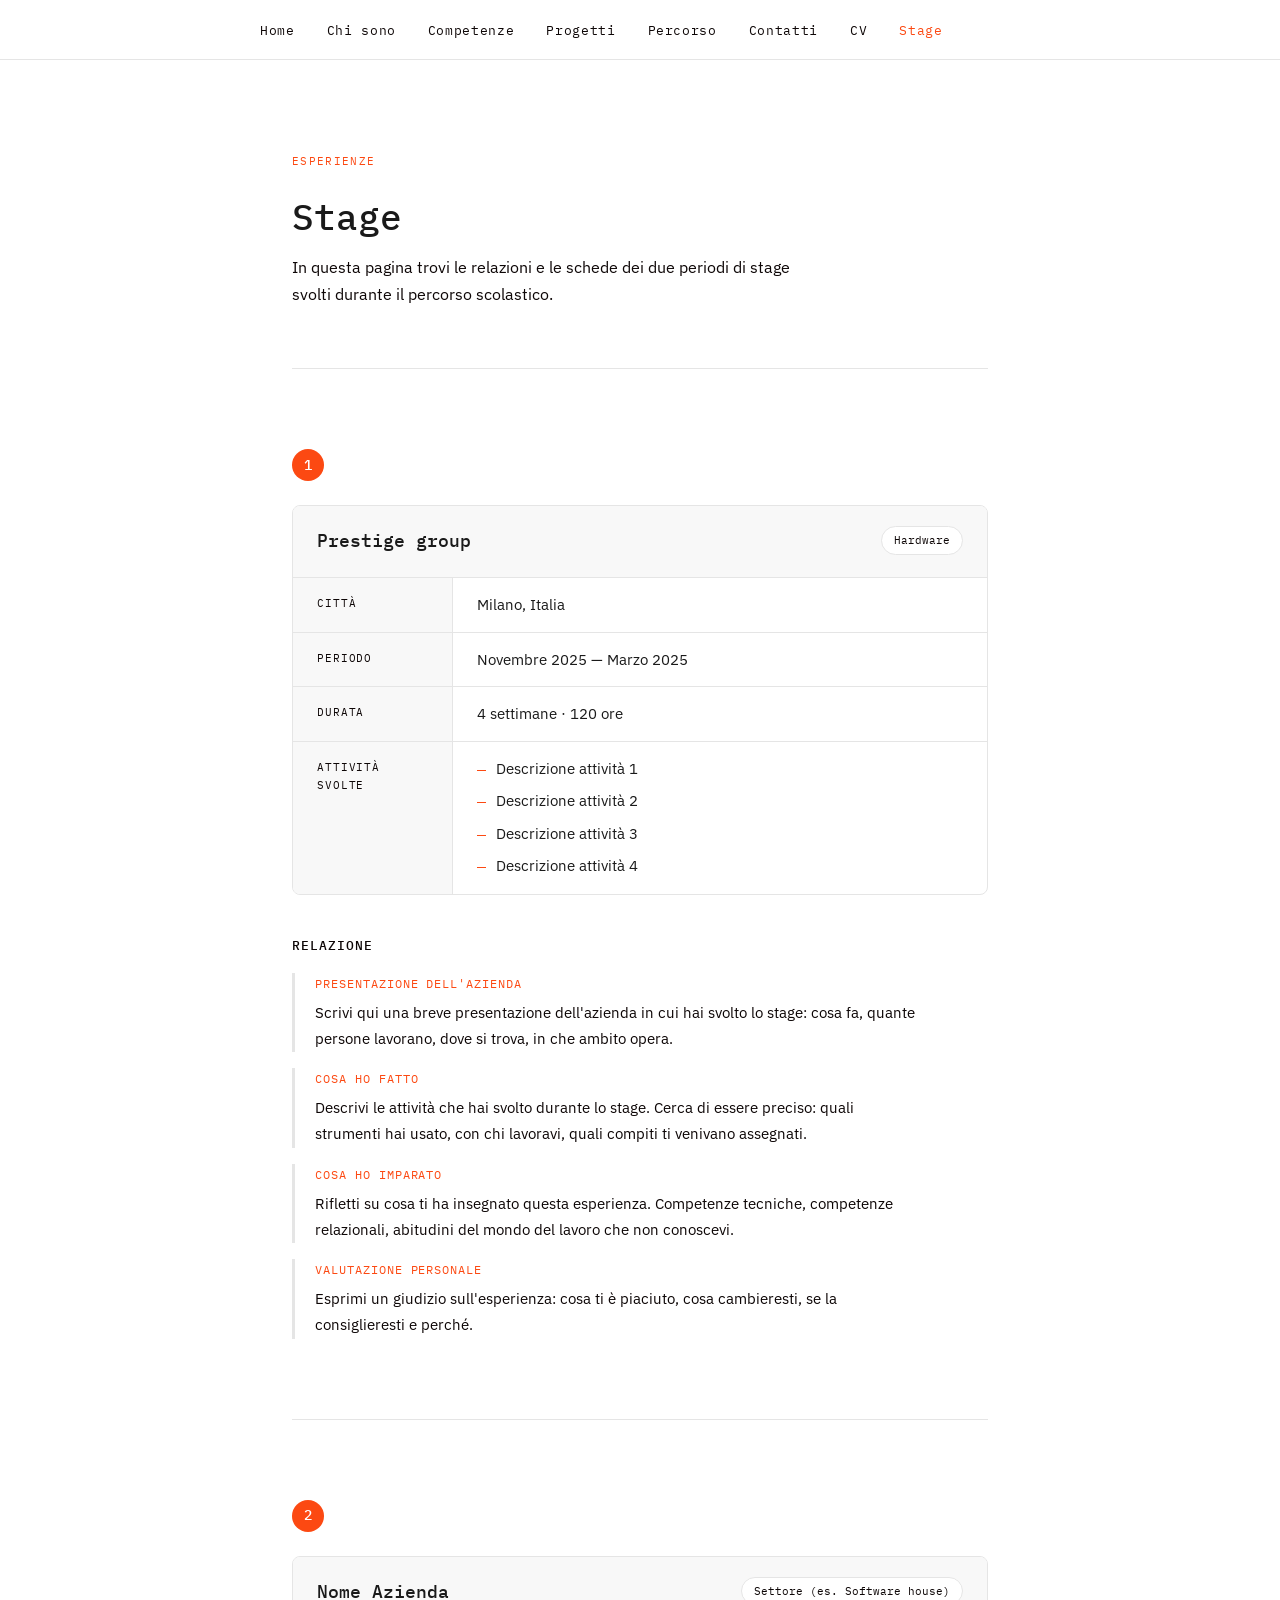
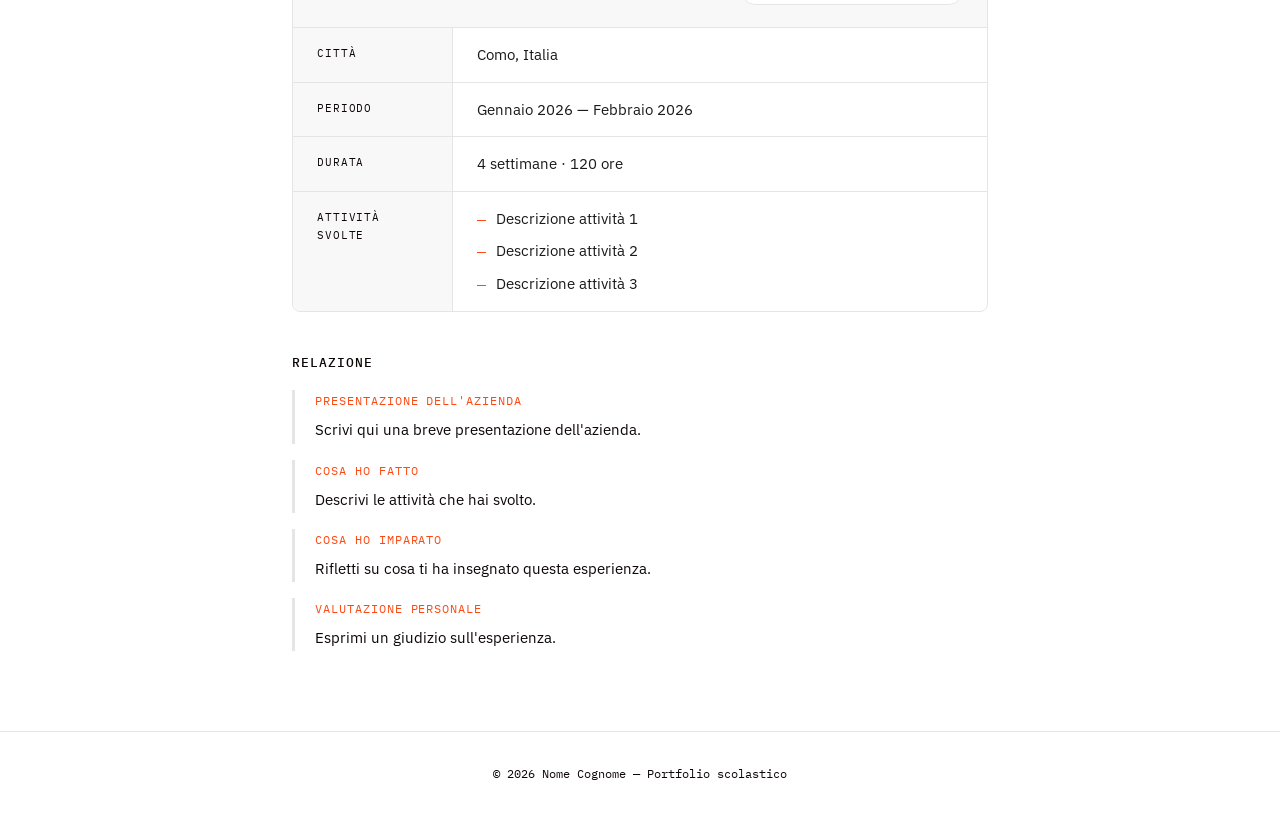
==== commit 5d079a93: "Update stage.html" ====
--- a/stage.html
+++ b/stage.html
@@ -54,8 +54,8 @@
 
         <div class="scheda-header">
           <!-- ✏️ MODIFICA: nome azienda e settore -->
-          <h2>Nome Azienda</h2>
-          <span class="settore-badge">Settore (es. Web agency)</span>
+          <h2>Prestige group</h2>
+          <span class="settore-badge">Hardware</span>
         </div>
 
         <div class="scheda-corpo">
@@ -69,7 +69,7 @@
           <div class="scheda-riga">
             <span class="scheda-label">Periodo</span>
             <!-- ✏️ MODIFICA: quando hai fatto lo stage -->
-            <span class="scheda-valore">Gennaio 2025 — Febbraio 2025</span>
+            <span class="scheda-valore">Novembre 2025 — Marzo 2025</span>
           </div>
 
           <div class="scheda-riga">
--- a/style.css
+++ b/style.css
@@ -5,8 +5,8 @@
 :root {
   --colore-sfondo:     #ffffff;
   --colore-testo:      #1a1a1a;
-  --colore-testo-muto: #666666;
-  --colore-accento:    #2563eb;   /* ✏️ cambia questo colore con il tuo preferito */
+  --colore-testo-muto: #0d0606;
+  --colore-accento:    #fc4912;   /* ✏️ cambia questo colore con il tuo preferito */
   --colore-bordo:      #e5e5e5;
   --colore-card:       #f8f8f8;
 
